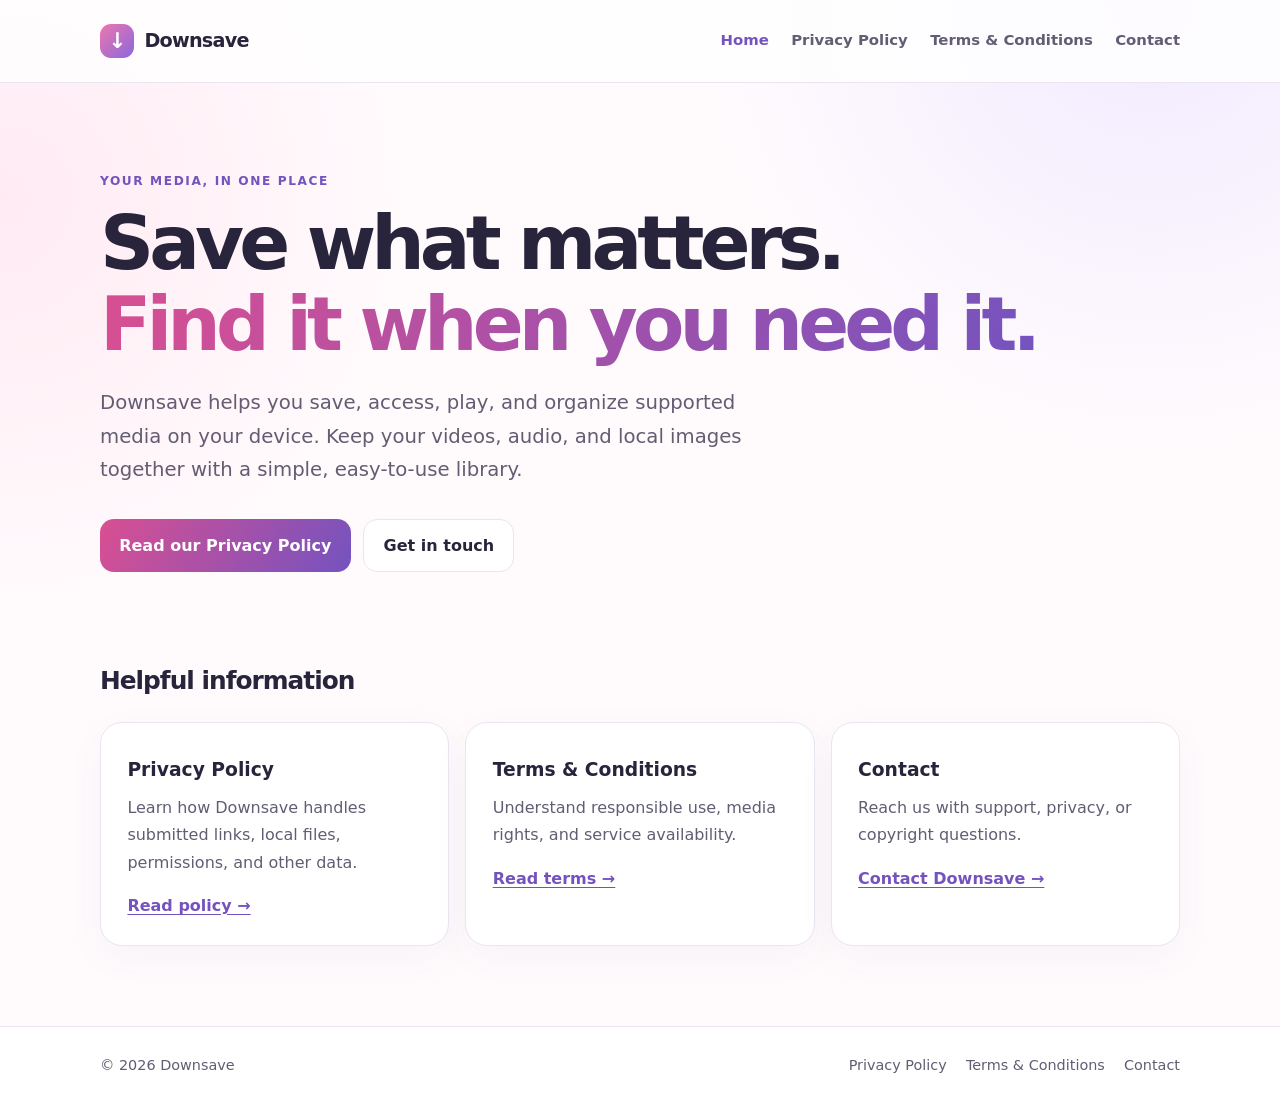
==== index.html @ dabdeb1e "Draft Downsave legal website pending backend data practices" ====
<!doctype html>
<html lang="en"><head><meta charset="utf-8"><meta name="viewport" content="width=device-width, initial-scale=1"><meta name="description" content="Downsave helps you save, access, play, and organize supported media. Find our privacy policy, terms, and contact information."><title>Downsave | Media, organized</title><link rel="icon" href="assets/favicon.svg" type="image/svg+xml"><link rel="stylesheet" href="assets/site.css"></head>
<body><a class="skip" href="#main">Skip to content</a><header class="site-header"><div class="wrap header-inner"><a class="brand" href="./" aria-label="Downsave home"><span class="brand-mark" aria-hidden="true">↓</span>Downsave</a><nav class="nav" aria-label="Main navigation"><a href="./" aria-current="page">Home</a><a href="privacy/">Privacy Policy</a><a href="terms/">Terms &amp; Conditions</a><a href="contact/">Contact</a></nav></div></header>
<main id="main"><section class="hero"><div class="wrap"><span class="eyebrow">Your media, in one place</span><h1>Save what matters.<br><span class="gradient-text">Find it when you need it.</span></h1><p class="lead">Downsave helps you save, access, play, and organize supported media on your device. Keep your videos, audio, and local images together with a simple, easy-to-use library.</p><div class="actions"><a class="button primary" href="privacy/">Read our Privacy Policy</a><a class="button" href="contact/">Get in touch</a></div></div></section><section class="section"><div class="wrap"><h2 class="section-title">Helpful information</h2><div class="grid"><article class="card"><h3>Privacy Policy</h3><p>Learn how Downsave handles submitted links, local files, permissions, and other data.</p><a href="privacy/">Read policy →</a></article><article class="card"><h3>Terms &amp; Conditions</h3><p>Understand responsible use, media rights, and service availability.</p><a href="terms/">Read terms →</a></article><article class="card"><h3>Contact</h3><p>Reach us with support, privacy, or copyright questions.</p><a href="contact/">Contact Downsave →</a></article></div></div></section></main>
<footer class="site-footer"><div class="wrap footer-inner"><span>© 2026 Downsave</span><nav class="footer-links" aria-label="Footer navigation"><a href="privacy/">Privacy Policy</a><a href="terms/">Terms &amp; Conditions</a><a href="contact/">Contact</a></nav></div></footer></body></html>
---- assets/site.css ----
:root{color-scheme:light;--ink:#28243b;--muted:#625d73;--line:#eae5f0;--pink:#d94f92;--purple:#7453bf;--bg:#fffbfd;--card:#fff;--max:1080px}
*{box-sizing:border-box}html{scroll-behavior:smooth}body{margin:0;background:radial-gradient(circle at 90% 0%,#f2eaff 0,transparent 28rem),radial-gradient(circle at 0% 18%,#ffeaf3 0,transparent 26rem),var(--bg);color:var(--ink);font:16px/1.7 system-ui,-apple-system,"Segoe UI",sans-serif}a{color:var(--purple);text-underline-offset:.2em}a:hover{color:var(--pink)}a:focus-visible{outline:3px solid var(--purple);outline-offset:4px;border-radius:4px}.skip{position:absolute;top:-4rem;left:1rem;background:#fff;padding:.5rem 1rem;z-index:10}.skip:focus{top:1rem}.wrap{width:min(calc(100% - 2.5rem),var(--max));margin-inline:auto}.site-header{border-bottom:1px solid var(--line);background:rgba(255,255,255,.83)}.header-inner{display:flex;justify-content:space-between;align-items:center;gap:1.5rem;min-height:82px}.brand{display:inline-flex;align-items:center;gap:.65rem;color:var(--ink);text-decoration:none;font-size:1.2rem;font-weight:800;letter-spacing:-.04em}.brand-mark{display:grid;place-items:center;width:34px;height:34px;border-radius:11px;background:linear-gradient(135deg,#ed77ae,#8b67dd);color:#fff;font-size:1.35rem;line-height:1}.nav{display:flex;flex-wrap:wrap;gap:.3rem 1.4rem}.nav a{color:var(--muted);font-weight:600;text-decoration:none;font-size:.93rem}.nav a:hover,.nav a[aria-current=page]{color:var(--purple)}main{min-height:60vh}.hero{padding:5.2rem 0 4.2rem}.eyebrow{display:inline-block;color:var(--purple);font-size:.76rem;font-weight:800;letter-spacing:.13em;text-transform:uppercase}.hero h1,.page-head h1{font-size:clamp(2.5rem,6vw,4.7rem);line-height:1.08;letter-spacing:-.065em;margin:.6rem 0 1.3rem}.gradient-text{background:linear-gradient(110deg,var(--pink),var(--purple));background-clip:text;color:transparent}.lead{color:var(--muted);font-size:clamp(1.08rem,2vw,1.23rem);max-width:670px}.actions{display:flex;flex-wrap:wrap;gap:.8rem;margin-top:2rem}.button{display:inline-flex;align-items:center;justify-content:center;padding:.75rem 1.2rem;border:1px solid var(--line);border-radius:14px;background:#fff;color:var(--ink);font-weight:700;text-decoration:none;transition:transform .18s,box-shadow .18s}.button:hover{transform:translateY(-2px);box-shadow:0 10px 25px #6d4f9a18;color:var(--purple)}.button.primary{border:0;background:linear-gradient(120deg,var(--pink),var(--purple));color:#fff}.section{padding:0 0 5rem}.section-title{font-size:1.55rem;letter-spacing:-.04em}.grid{display:grid;grid-template-columns:repeat(3,minmax(0,1fr));gap:1rem}.card,.document,.notice{background:var(--card);border:1px solid var(--line);border-radius:22px;box-shadow:0 12px 38px #4734660b}.card{padding:1.65rem}.card h3{margin:.3rem 0 .5rem;font-size:1.17rem}.card p{color:var(--muted);margin:0 0 1rem}.card a{font-weight:700}.page-head{padding:4rem 0 1.7rem}.page-head h1{font-size:clamp(2.3rem,5vw,3.7rem);margin-bottom:.6rem}.page-head p{color:var(--muted);max-width:760px}.document{padding:clamp(1.4rem,4vw,3rem);margin-bottom:5rem;max-width:850px}.document h2{font-size:1.32rem;letter-spacing:-.035em;margin:2.2rem 0 .55rem}.document h2:first-child{margin-top:0}.document p,.document li{color:#494357}.document ul{padding-left:1.3rem}.document li+li{margin-top:.4rem}.notice{padding:1rem 1.25rem;margin-bottom:1.5rem;max-width:850px;border-color:#d9c8ed;background:#fbf7ff}.notice strong{color:#5b3e9c}.meta{font-size:.88rem;color:var(--muted)}.contact-grid{display:grid;grid-template-columns:repeat(2,minmax(0,1fr));gap:1rem;margin:0 0 5rem}.site-footer{border-top:1px solid var(--line);background:#fff}.footer-inner{display:flex;justify-content:space-between;gap:1rem;align-items:center;flex-wrap:wrap;padding:1.6rem 0;color:var(--muted);font-size:.9rem}.footer-links{display:flex;flex-wrap:wrap;gap:1.2rem}.footer-links a{color:var(--muted);text-decoration:none}.footer-links a:hover{color:var(--purple)}@media(max-width:680px){.header-inner{align-items:flex-start;flex-direction:column;padding:1rem 0;gap:.55rem}.nav{gap:.35rem 1rem}.nav a{font-size:.87rem}.hero{padding:3.6rem 0}.grid,.contact-grid{grid-template-columns:1fr}.page-head{padding-top:3rem}.document{margin-bottom:3rem}.footer-inner{align-items:flex-start;flex-direction:column}}@media(prefers-reduced-motion:reduce){html{scroll-behavior:auto}.button{transition:none}}
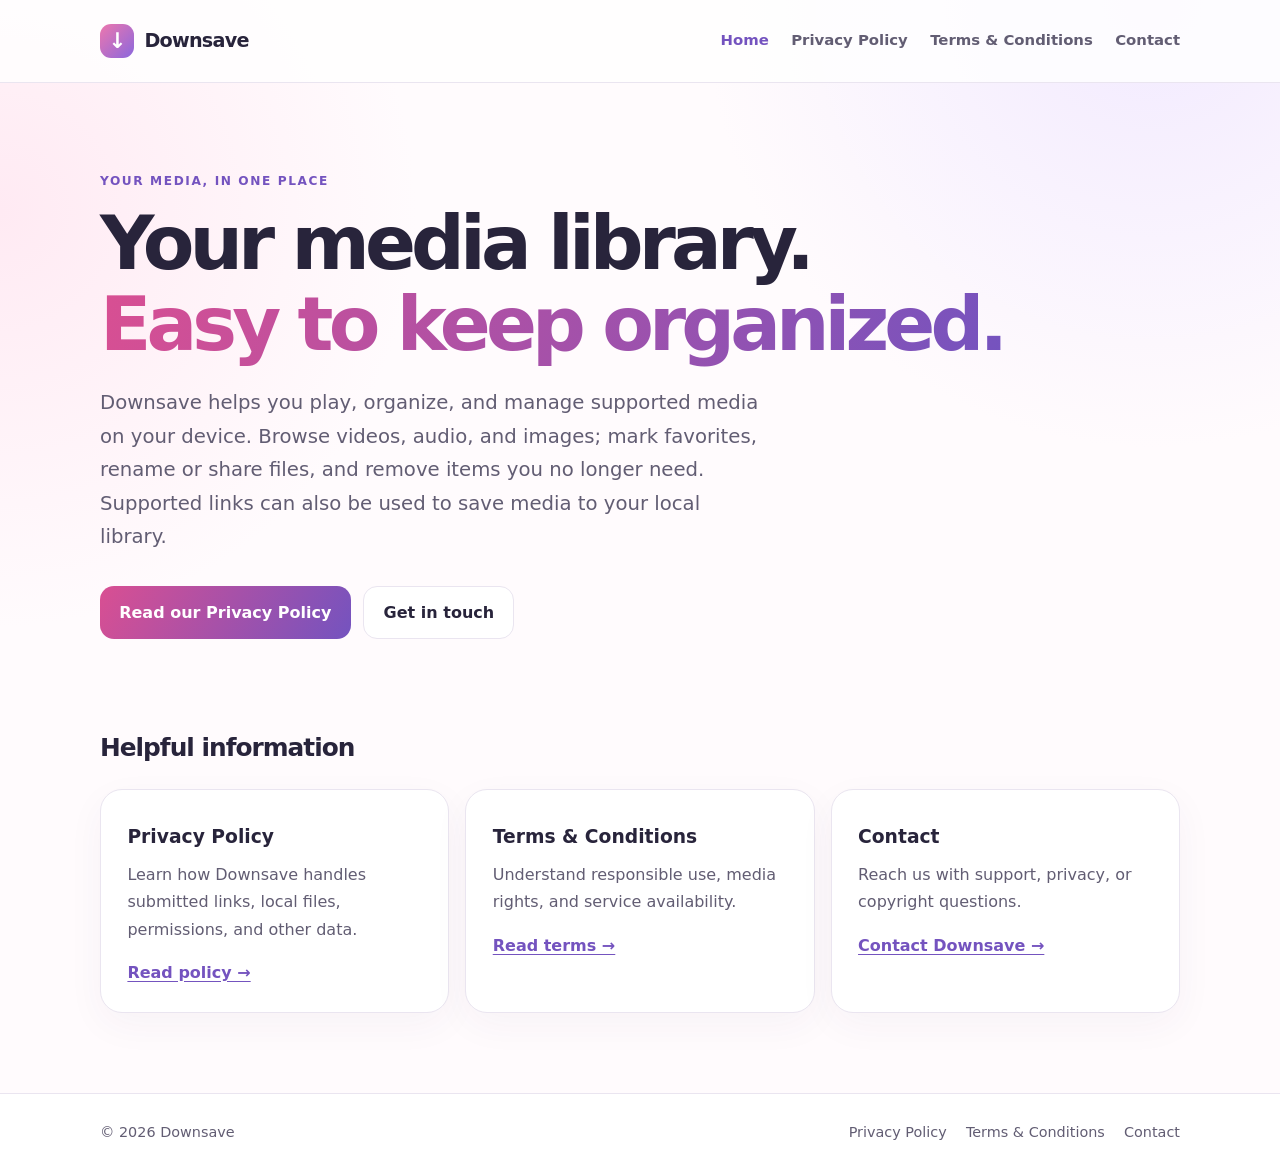
==== commit 8d897434: "Clarify Downsave media features and URL processing draft" ====
--- a/index.html
+++ b/index.html
@@ -1,5 +1,5 @@
 <!doctype html>
-<html lang="en"><head><meta charset="utf-8"><meta name="viewport" content="width=device-width, initial-scale=1"><meta name="description" content="Downsave helps you save, access, play, and organize supported media. Find our privacy policy, terms, and contact information."><title>Downsave | Media, organized</title><link rel="icon" href="assets/favicon.svg" type="image/svg+xml"><link rel="stylesheet" href="assets/site.css"></head>
+<html lang="en"><head><meta charset="utf-8"><meta name="viewport" content="width=device-width, initial-scale=1"><meta name="description" content="Downsave is a media library for playing, organizing, and managing supported files on your device. Find our legal and contact information."><title>Downsave | Media, organized</title><link rel="icon" href="assets/favicon.svg" type="image/svg+xml"><link rel="stylesheet" href="assets/site.css"></head>
 <body><a class="skip" href="#main">Skip to content</a><header class="site-header"><div class="wrap header-inner"><a class="brand" href="./" aria-label="Downsave home"><span class="brand-mark" aria-hidden="true">↓</span>Downsave</a><nav class="nav" aria-label="Main navigation"><a href="./" aria-current="page">Home</a><a href="privacy/">Privacy Policy</a><a href="terms/">Terms &amp; Conditions</a><a href="contact/">Contact</a></nav></div></header>
-<main id="main"><section class="hero"><div class="wrap"><span class="eyebrow">Your media, in one place</span><h1>Save what matters.<br><span class="gradient-text">Find it when you need it.</span></h1><p class="lead">Downsave helps you save, access, play, and organize supported media on your device. Keep your videos, audio, and local images together with a simple, easy-to-use library.</p><div class="actions"><a class="button primary" href="privacy/">Read our Privacy Policy</a><a class="button" href="contact/">Get in touch</a></div></div></section><section class="section"><div class="wrap"><h2 class="section-title">Helpful information</h2><div class="grid"><article class="card"><h3>Privacy Policy</h3><p>Learn how Downsave handles submitted links, local files, permissions, and other data.</p><a href="privacy/">Read policy →</a></article><article class="card"><h3>Terms &amp; Conditions</h3><p>Understand responsible use, media rights, and service availability.</p><a href="terms/">Read terms →</a></article><article class="card"><h3>Contact</h3><p>Reach us with support, privacy, or copyright questions.</p><a href="contact/">Contact Downsave →</a></article></div></div></section></main>
+<main id="main"><section class="hero"><div class="wrap"><span class="eyebrow">Your media, in one place</span><h1>Your media library.<br><span class="gradient-text">Easy to keep organized.</span></h1><p class="lead">Downsave helps you play, organize, and manage supported media on your device. Browse videos, audio, and images; mark favorites, rename or share files, and remove items you no longer need. Supported links can also be used to save media to your local library.</p><div class="actions"><a class="button primary" href="privacy/">Read our Privacy Policy</a><a class="button" href="contact/">Get in touch</a></div></div></section><section class="section"><div class="wrap"><h2 class="section-title">Helpful information</h2><div class="grid"><article class="card"><h3>Privacy Policy</h3><p>Learn how Downsave handles submitted links, local files, permissions, and other data.</p><a href="privacy/">Read policy →</a></article><article class="card"><h3>Terms &amp; Conditions</h3><p>Understand responsible use, media rights, and service availability.</p><a href="terms/">Read terms →</a></article><article class="card"><h3>Contact</h3><p>Reach us with support, privacy, or copyright questions.</p><a href="contact/">Contact Downsave →</a></article></div></div></section></main>
 <footer class="site-footer"><div class="wrap footer-inner"><span>© 2026 Downsave</span><nav class="footer-links" aria-label="Footer navigation"><a href="privacy/">Privacy Policy</a><a href="terms/">Terms &amp; Conditions</a><a href="contact/">Contact</a></nav></div></footer></body></html>
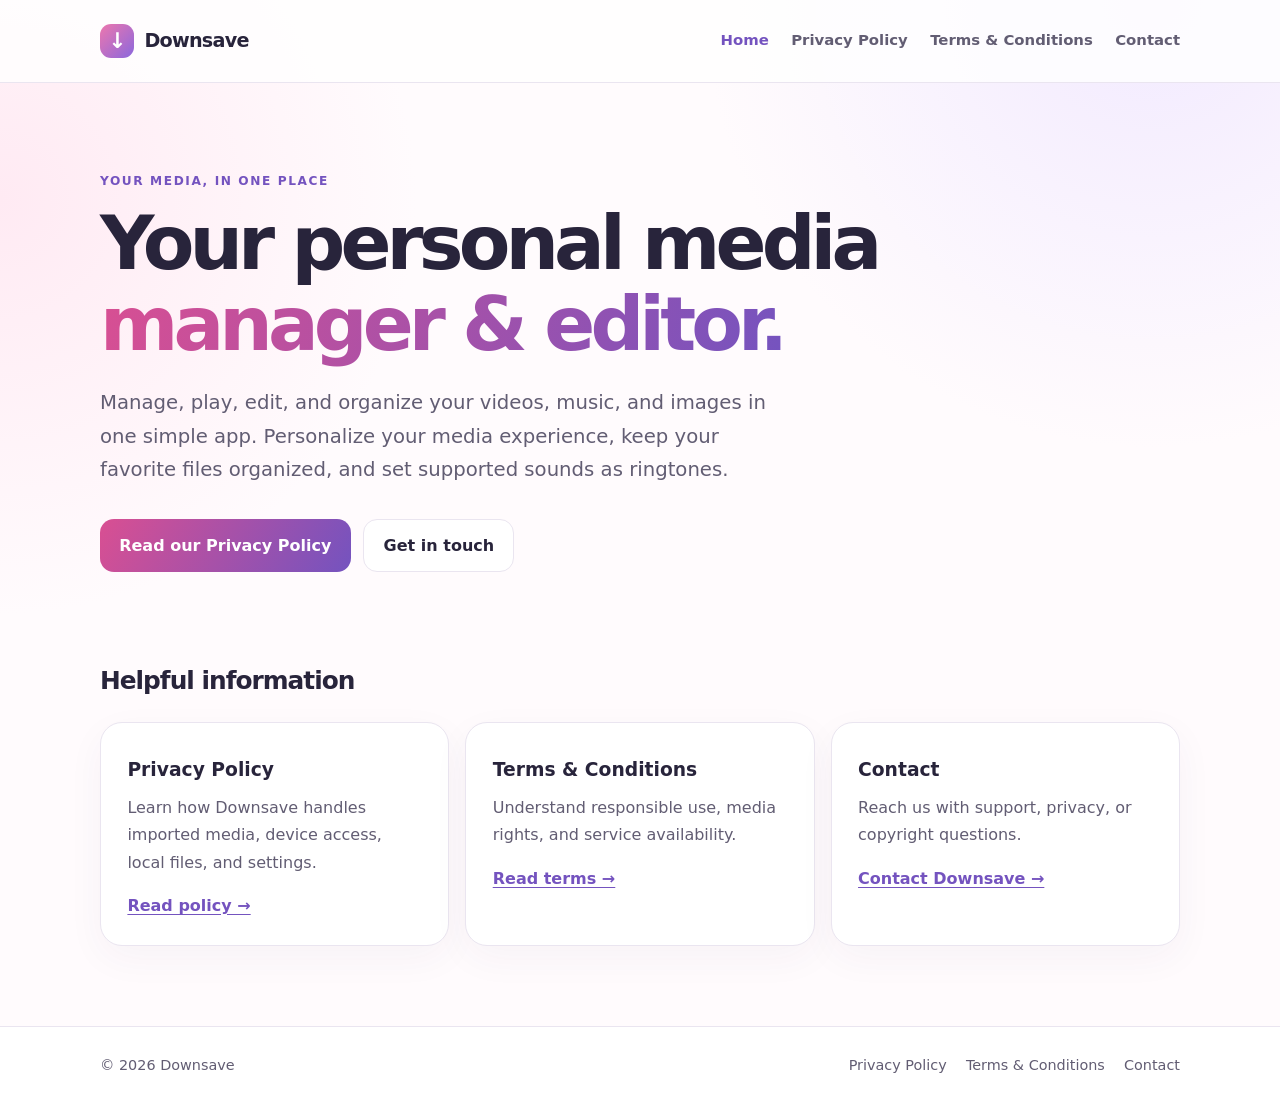
==== commit f55e8733: "Draft media manager and editor website pending app verification" ====
--- a/index.html
+++ b/index.html
@@ -1,5 +1,5 @@
 <!doctype html>
-<html lang="en"><head><meta charset="utf-8"><meta name="viewport" content="width=device-width, initial-scale=1"><meta name="description" content="Downsave is a media library for playing, organizing, and managing supported files on your device. Find our legal and contact information."><title>Downsave | Media, organized</title><link rel="icon" href="assets/favicon.svg" type="image/svg+xml"><link rel="stylesheet" href="assets/site.css"></head>
+<html lang="en"><head><meta charset="utf-8"><meta name="viewport" content="width=device-width, initial-scale=1"><meta name="description" content="Downsave is your personal media manager and editor for videos, music, and images on your device. Find our legal and contact information."><title>Downsave | Media, organized</title><link rel="icon" href="assets/favicon.svg" type="image/svg+xml"><link rel="stylesheet" href="assets/site.css"></head>
 <body><a class="skip" href="#main">Skip to content</a><header class="site-header"><div class="wrap header-inner"><a class="brand" href="./" aria-label="Downsave home"><span class="brand-mark" aria-hidden="true">↓</span>Downsave</a><nav class="nav" aria-label="Main navigation"><a href="./" aria-current="page">Home</a><a href="privacy/">Privacy Policy</a><a href="terms/">Terms &amp; Conditions</a><a href="contact/">Contact</a></nav></div></header>
-<main id="main"><section class="hero"><div class="wrap"><span class="eyebrow">Your media, in one place</span><h1>Your media library.<br><span class="gradient-text">Easy to keep organized.</span></h1><p class="lead">Downsave helps you play, organize, and manage supported media on your device. Browse videos, audio, and images; mark favorites, rename or share files, and remove items you no longer need. Supported links can also be used to save media to your local library.</p><div class="actions"><a class="button primary" href="privacy/">Read our Privacy Policy</a><a class="button" href="contact/">Get in touch</a></div></div></section><section class="section"><div class="wrap"><h2 class="section-title">Helpful information</h2><div class="grid"><article class="card"><h3>Privacy Policy</h3><p>Learn how Downsave handles submitted links, local files, permissions, and other data.</p><a href="privacy/">Read policy →</a></article><article class="card"><h3>Terms &amp; Conditions</h3><p>Understand responsible use, media rights, and service availability.</p><a href="terms/">Read terms →</a></article><article class="card"><h3>Contact</h3><p>Reach us with support, privacy, or copyright questions.</p><a href="contact/">Contact Downsave →</a></article></div></div></section></main>
+<main id="main"><section class="hero"><div class="wrap"><span class="eyebrow">Your media, in one place</span><h1>Your personal media<br><span class="gradient-text">manager &amp; editor.</span></h1><p class="lead">Manage, play, edit, and organize your videos, music, and images in one simple app. Personalize your media experience, keep your favorite files organized, and set supported sounds as ringtones.</p><div class="actions"><a class="button primary" href="privacy/">Read our Privacy Policy</a><a class="button" href="contact/">Get in touch</a></div></div></section><section class="section"><div class="wrap"><h2 class="section-title">Helpful information</h2><div class="grid"><article class="card"><h3>Privacy Policy</h3><p>Learn how Downsave handles imported media, device access, local files, and settings.</p><a href="privacy/">Read policy →</a></article><article class="card"><h3>Terms &amp; Conditions</h3><p>Understand responsible use, media rights, and service availability.</p><a href="terms/">Read terms →</a></article><article class="card"><h3>Contact</h3><p>Reach us with support, privacy, or copyright questions.</p><a href="contact/">Contact Downsave →</a></article></div></div></section></main>
 <footer class="site-footer"><div class="wrap footer-inner"><span>© 2026 Downsave</span><nav class="footer-links" aria-label="Footer navigation"><a href="privacy/">Privacy Policy</a><a href="terms/">Terms &amp; Conditions</a><a href="contact/">Contact</a></nav></div></footer></body></html>
